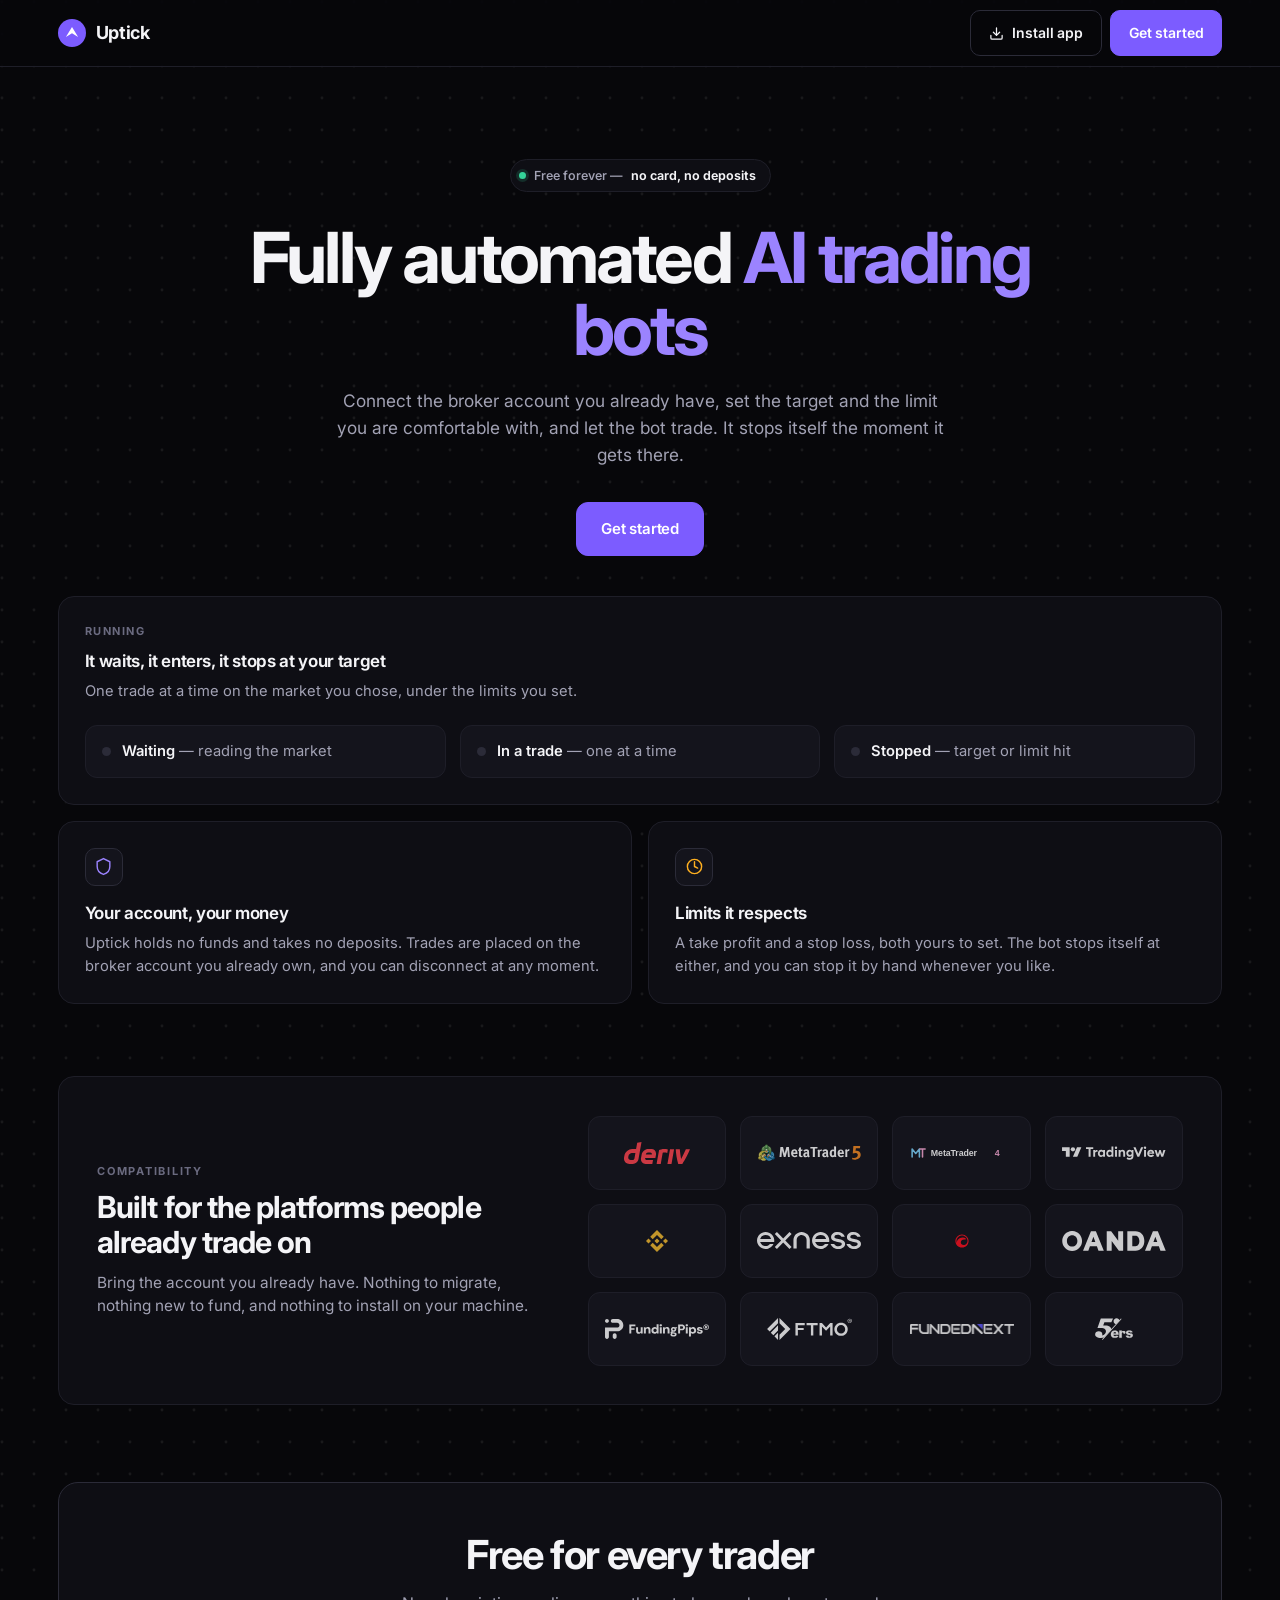
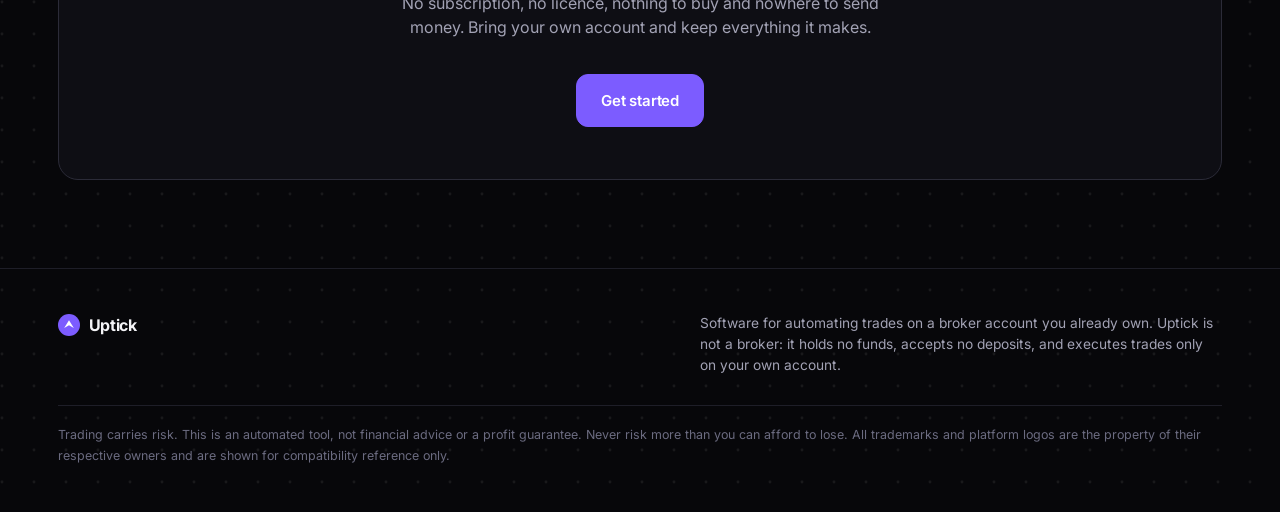
==== index.html @ d01733dc "Stop asking Deriv for payments, and ask the visitor first instead Uptick asked for the payment scope" ====
<!doctype html>
<html lang="en">
<head>
<meta charset="utf-8" />
<meta name="viewport" content="width=device-width, initial-scale=1, viewport-fit=cover" />
<title>Uptick | Fully Automated AI Trading Bots</title>
<meta name="description" content="Uptick runs fully automated AI trading bots on a broker account you already own. Set a target and a limit, and let it trade. Free, no subscription, no deposits, no code." />
<meta name="theme-color" content="#07070a" />
<meta name="robots" content="index,follow,max-image-preview:large" />

<meta property="og:type" content="website" />
<meta property="og:site_name" content="Uptick" />
<meta property="og:title" content="Uptick | Fully Automated AI Trading Bots" />
<meta property="og:description" content="Fully automated AI trading bots that run on your own account. Set the target and the limit; the bot does the rest." />
<meta name="twitter:card" content="summary_large_image" />

<link rel="icon" href="/favicon.ico" sizes="48x48" />
<link rel="icon" href="/favicon.svg" type="image/svg+xml" sizes="any" />
<link rel="apple-touch-icon" href="/icons/apple-touch-icon.png" />
<link rel="manifest" href="/manifest.webmanifest" />

<link rel="preconnect" href="https://fonts.googleapis.com" />
<link rel="preconnect" href="https://fonts.gstatic.com" crossorigin />
<link rel="stylesheet" href="https://fonts.googleapis.com/css2?family=Inter:wght@400;500;600;700&display=swap" />
<link rel="stylesheet" href="/site.css" />
</head>
<body>

<!-- ══ Header ══════════════════════════════════════════════════════════ -->
<header class="top">
  <div class="wrap top-in">
    <a class="brand" href="/">
      <svg viewBox="0 0 32 32" width="28" height="28" aria-hidden="true">
        <circle cx="16" cy="16" r="16" fill="#7c5cff"/>
        <path d="M9 20.5 16 9l7 11.5-7-4.2-7 4.2z" fill="#fff"/>
      </svg>
      <span>Uptick</span>
    </a>

    <div class="top-cta">
      <button class="btn btn--install" type="button" data-install hidden>
        <svg viewBox="0 0 24 24" width="15" height="15" fill="none" stroke="currentColor" stroke-width="2" stroke-linecap="round" stroke-linejoin="round" aria-hidden="true"><path d="M21 15v4a2 2 0 0 1-2 2H5a2 2 0 0 1-2-2v-4M7 10l5 5 5-5M12 15V3"/></svg>
        <span>Install app</span>
      </button>
      <a class="btn btn--violet js-connect" href="/home.html">Get started</a>
    </div>
  </div>
</header>

<main>

  <!-- ══ Hero ══════════════════════════════════════════════════════════ -->
  <section class="hero">
    <div class="wrap">
      <span class="pill"><span class="pill-dot" aria-hidden="true"></span> Free forever &mdash; <b>no card, no deposits</b></span>

      <h1 class="h1">Fully automated <em>AI trading bots</em></h1>

      <p class="sub">
        Connect the broker account you already have, set the target and the
        limit you are comfortable with, and let the bot trade. It stops itself
        the moment it gets there.
      </p>

      <div class="cta-row">
        <a class="btn btn--violet btn--lg js-connect" href="/home.html">Get started</a>
      </div>
    </div>
  </section>

  <!-- ══ Bento ═════════════════════════════════════════════════════════
       The wide panel shows what the bot is doing as the three states it moves
       between. No prices and no percentages anywhere: a figure on a landing
       page about trading is a figure somebody had to invent. -->
  <div class="wrap bento">

    <section class="tile tile--wide">
      <p class="tile-k">Running</p>
      <h2 class="tile-t">It waits, it enters, it stops at your target</h2>
      <p class="tile-p">One trade at a time on the market you chose, under the limits you set.</p>

      <div class="flow" aria-label="What the bot does, in order">
        <div class="state"><span class="state-led" aria-hidden="true"></span><span><b>Waiting</b> — reading the market</span></div>
        <div class="state"><span class="state-led" aria-hidden="true"></span><span><b>In a trade</b> — one at a time</span></div>
        <div class="state"><span class="state-led" aria-hidden="true"></span><span><b>Stopped</b> — target or limit hit</span></div>
      </div>
    </section>

    <section class="tile tile--half">
      <span class="tile-icon i-violet" aria-hidden="true">
        <svg viewBox="0 0 24 24" width="19" height="19" fill="none" stroke="currentColor" stroke-width="1.8" stroke-linecap="round" stroke-linejoin="round"><path d="M12 2 4 6v6c0 5 3.4 8.6 8 10 4.6-1.4 8-5 8-10V6l-8-4z"/></svg>
      </span>
      <h3 class="tile-t">Your account, your money</h3>
      <p class="tile-p">Uptick holds no funds and takes no deposits. Trades are placed on the
        broker account you already own, and you can disconnect at any moment.</p>
    </section>

    <section class="tile tile--half">
      <span class="tile-icon i-amber" aria-hidden="true">
        <svg viewBox="0 0 24 24" width="19" height="19" fill="none" stroke="currentColor" stroke-width="1.8" stroke-linecap="round" stroke-linejoin="round"><path d="M12 6v6l4 2"/><circle cx="12" cy="12" r="9"/></svg>
      </span>
      <h3 class="tile-t">Limits it respects</h3>
      <p class="tile-p">A take profit and a stop loss, both yours to set. The bot stops itself at
        either, and you can stop it by hand whenever you like.</p>
    </section>

  </div>

  <!-- ══ Platforms ═════════════════════════════════════════════════════
       The line on the left, the marks floating on the right. -->
  <section class="wrap plat">
    <div class="plat-in">
      <div>
        <p class="plat-k">Compatibility</p>
        <h2 class="plat-t">Built for the platforms people already trade on</h2>
        <p class="plat-p">Bring the account you already have. Nothing to migrate, nothing new
          to fund, and nothing to install on your machine.</p>
      </div>

      <div class="cloud" aria-label="Supported platforms">
        <span class="chip"><img src="/logos/deriv-wordmark.svg" alt="Deriv" /></span>
        <span class="chip"><img src="/logos/metatrader5.svg" alt="MetaTrader 5" /></span>
        <span class="chip"><img src="/logos/mt4.svg" alt="MetaTrader 4" /></span>
        <span class="chip"><img src="/logos/tradingview.svg" alt="TradingView" /></span>
        <span class="chip"><img src="/logos/binance.svg" alt="Binance" /></span>
        <span class="chip"><img src="/logos/exness.svg" alt="Exness" /></span>
        <span class="chip"><img src="/logos/ctrader.svg" alt="cTrader" /></span>
        <span class="chip"><img src="/logos/oanda.svg" alt="OANDA" /></span>
        <span class="chip"><img src="/logos/fundingpips.svg" alt="Funding Pips" /></span>
        <span class="chip"><img src="/logos/ftmo.svg" alt="FTMO" /></span>
        <span class="chip"><img src="/logos/fundednext.png" alt="FundedNext" /></span>
        <span class="chip"><img src="/logos/the5ers.svg" alt="The5ers" /></span>
      </div>
    </div>
  </section>

  <!-- ══ Closing ═══════════════════════════════════════════════════════ -->
  <section class="wrap end">
    <div class="end-in">
      <h2 class="end-t">Free for every trader</h2>
      <p class="end-p">No subscription, no licence, nothing to buy and nowhere to send money.
        Bring your own account and keep everything it makes.</p>
      <div class="cta-row">
        <a class="btn btn--violet btn--lg js-connect" href="/home.html">Get started</a>
      </div>
    </div>
  </section>

</main>

<!-- ══ Footer ══════════════════════════════════════════════════════════ -->
<footer class="foot">
  <div class="wrap">
    <div class="foot-in">
      <span class="foot-brand">
        <svg viewBox="0 0 32 32" width="22" height="22" aria-hidden="true">
          <circle cx="16" cy="16" r="16" fill="#7c5cff"/>
          <path d="M9 20.5 16 9l7 11.5-7-4.2-7 4.2z" fill="#fff"/>
        </svg>
        Uptick
      </span>
      <p class="foot-note">Software for automating trades on a broker account you already own.
        Uptick is not a broker: it holds no funds, accepts no deposits, and executes
        trades only on your own account.</p>
    </div>
    <p class="foot-legal">
      Trading carries risk. This is an automated tool, not financial advice or a profit
      guarantee. Never risk more than you can afford to lose. All trademarks and platform
      logos are the property of their respective owners and are shown for compatibility
      reference only.
    </p>
  </div>
</footer>

<!-- Asked once, on the first press of Get started. The bots run on a Deriv
     account the visitor already owns, and a visitor who has not got one used
     to find that out at Deriv's own login screen — the wrong place to learn
     it, and the point at which they leave. -->
<div class="gate" id="connect-choice" hidden>
  <div class="gate-back" data-choice-close></div>
  <div class="gate-card" role="dialog" aria-modal="true" aria-labelledby="connect-choice-t">
    <div class="gate-head">
      <div>
        <p class="gate-k">Before you connect</p>
        <h2 class="gate-t" id="connect-choice-t">Do you have a Deriv account?</h2>
      </div>
      <button class="gate-x" type="button" data-choice-close aria-label="Close">
        <svg viewBox="0 0 24 24" width="17" height="17" fill="none" stroke="currentColor" stroke-width="2.2" stroke-linecap="round"><path d="M6 6l12 12M18 6L6 18"/></svg>
      </button>
    </div>

    <p class="gate-p">Uptick runs on <strong>your own</strong> Deriv account. Connect the one you
      already have &mdash; or open one first, then come back to this page and connect.</p>

    <div class="gate-actions">
      <a class="btn btn--violet btn--lg" id="choice-create" href="https://t.deriv.link?t=8XPRHR2Y8SN8" target="_blank" rel="noopener noreferrer sponsored">I&rsquo;m new &mdash; create an account</a>
      <button class="btn btn--lg" id="choice-connect" type="button">I have one &mdash; connect</button>
    </div>
  </div>
</div>

<script src="/deriv.js"></script>
<script src="/connect.js"></script>
<script src="/install.js"></script>
</body>
</html>
---- site.css ----
/* ══════════════════════════════════════════════════════════════════════════
   KAIROS — the site's look.

   Black, with a dotted field. The difference from the other site is not the
   ground, it is the STRUCTURE and the colour: a bento grid where that one has
   a single hero panel, a bordered table of platform marks where that one has
   a loose strip, violet and amber where that one is pink and light blue, and
   generous rounded panels where that one is flat cards and pills.

   Rules kept because they are good practice, not house style: no gradients
   anywhere, depth from solid fills and hairline borders, and every size in
   clamp() so one set of rules holds from a phone to a wide desktop.
   ══════════════════════════════════════════════════════════════════════════ */

:root {
  --void:      #07070a;   /* the page */
  --panel:     #0e0e14;   /* a card on it */
  --panel-2:   #14141c;   /* something raised on the card */
  --line:      #1e1e28;
  --line-hi:   #2b2b38;

  --text:      #f4f4f7;
  --text-2:    #a2a2b4;
  --text-3:    #6b6b80;

  --violet:    #7c5cff;
  --violet-hi: #9b83ff;
  --amber:     #ffb020;
  --mint:      #34d399;

  --gutter: clamp(18px, 4.5vw, 64px);
  --r:      16px;
  --r-sm:   12px;

  /* The dotted field. Bigger and fainter than a texture wants to be, so it
     reads as depth behind the panels rather than as pattern on them. */
  --dots: url("data:image/svg+xml,%3Csvg xmlns='http://www.w3.org/2000/svg' width='32' height='32'%3E%3Ccircle cx='2' cy='2' r='1.4' fill='%23ffffff' fill-opacity='0.07'/%3E%3C/svg%3E");

  /* Tints, as tokens rather than rgba() sprinkled through the file: on a light
     ground the same translucency over white is nearly invisible, so each one
     needs its own value per theme. */
  --violet-tint: rgba(124, 92, 255, 0.13);
  --violet-edge: rgba(124, 92, 255, 0.4);
  --amber-tint:  rgba(255, 176, 32, 0.13);
  --amber-edge:  rgba(255, 176, 32, 0.42);
  --mint-tint:   rgba(52, 211, 153, 0.12);
  --mint-edge:   rgba(52, 211, 153, 0.3);
  --danger:      #ff6a6a;
  --danger-tint: rgba(255, 106, 106, 0.1);
}

/* ── Light ────────────────────────────────────────────────────────────────
   Light is what a first-time visitor gets on every page behind the front
   door; the pages stamp data-theme="light" before they paint unless dark was
   chosen. The landing page is the exception and stays black on purpose, so
   the bare :root above is still the dark set and only what changes is
   written here.

   The accents darken: violet and mint that read well on black are washed out
   on white, and a figure nobody can read is worse than one that is not
   coloured at all. */
:root[data-theme="light"] {
  --void:      #f7f7fb;
  --panel:     #ffffff;
  --panel-2:   #f2f2f7;
  --line:      #e6e6ef;
  --line-hi:   #d5d5e2;

  --text:      #14141c;
  --text-2:    #55556a;
  --text-3:    #83839a;

  --violet:    #6d4bf0;
  --violet-hi: #5836d6;
  --amber:     #b06a00;
  --mint:      #0f9d63;

  --dots: url("data:image/svg+xml,%3Csvg xmlns='http://www.w3.org/2000/svg' width='32' height='32'%3E%3Ccircle cx='2' cy='2' r='1.4' fill='%23000000' fill-opacity='0.07'/%3E%3C/svg%3E");

  --violet-tint: rgba(109, 75, 240, 0.1);
  --violet-edge: rgba(109, 75, 240, 0.3);
  --amber-tint:  rgba(176, 106, 0, 0.1);
  --amber-edge:  rgba(176, 106, 0, 0.28);
  --mint-tint:   rgba(15, 157, 99, 0.1);
  --mint-edge:   rgba(15, 157, 99, 0.28);
  --danger:      #d92d20;
  --danger-tint: rgba(217, 45, 32, 0.08);
}

* { box-sizing: border-box; }
html { -webkit-text-size-adjust: 100%; }

body {
  margin: 0;
  background-color: var(--void);
  background-image: var(--dots);
  color: var(--text);
  font-family: "Inter", ui-sans-serif, system-ui, -apple-system, "Segoe UI", Roboto, Arial, sans-serif;
  font-size: 16px;
  line-height: 1.55;
  -webkit-font-smoothing: antialiased;
}

img { max-width: 100%; }
a { color: inherit; text-decoration: none; }

/* Full bleed. A centred column leaves a band of empty page down each side on
   a wide screen; this uses the screen it is given and keeps only a gutter. */
.wrap { width: 100%; padding-inline: var(--gutter); }

/* ── Header ───────────────────────────────────────────────────────────── */

.top {
  position: sticky;
  top: 0;
  z-index: 60;
  /* The page's own ground at four fifths, so the bar belongs to whichever
     theme is on rather than being a black strip on a white page. */
  background: color-mix(in srgb, var(--void) 82%, transparent);
  backdrop-filter: blur(12px);
  border-bottom: 1px solid var(--line);
}
@supports not (background: color-mix(in srgb, red 50%, transparent)) {
  .top { background: var(--void); }
}
.top-in { display: flex; align-items: center; gap: 14px; height: 66px; }

.brand { display: inline-flex; align-items: center; gap: 10px; font-weight: 700; font-size: 18px; letter-spacing: -0.02em; }
.brand svg { display: block; }
.top-cta { display: flex; align-items: center; gap: 8px; margin-left: auto; }

/* ── Buttons ──────────────────────────────────────────────────────────── */

.btn {
  display: inline-flex;
  align-items: center;
  justify-content: center;
  gap: 8px;
  padding: 11px 18px;
  font: inherit;
  font-size: 14px;
  font-weight: 600;
  letter-spacing: -0.01em;
  color: var(--text);
  background: transparent;
  border: 1px solid var(--line-hi);
  border-radius: 10px;
  cursor: pointer;
  transition: background 0.16s ease, border-color 0.16s ease, transform 0.08s ease;
}
.btn:hover { background: var(--panel-2); border-color: #3a3a4a; }
.btn:active { transform: translateY(1px); }
.btn[hidden] { display: none; }

.btn--violet { background: var(--violet); border-color: var(--violet); color: #fff; }
:root[data-theme="light"] .btn--violet:hover { background: var(--violet-hi); border-color: var(--violet-hi); }
.btn--violet:hover { background: var(--violet-hi); border-color: var(--violet-hi); }
.btn--lg { padding: 14px 24px; font-size: 15px; border-radius: 12px; }

/* ── Switch ───────────────────────────────────────────────────────────────
   The martingale on the analysis page, the take profit and the stop loss on
   the bot, "first trade loses" on both simulation cards. It lives here rather
   than in any one page's stylesheet because the pages that use it do not all
   load the same ones — and a switch that is not styled is a setting nobody
   can see they have. */

.tog {
  position: relative;
  flex: none;
  width: 34px;
  height: 18px;
  padding: 0;
  background: var(--panel-2);
  border: 1px solid var(--line-hi);
  border-radius: 999px;
  cursor: pointer;
  transition: background 0.18s ease, border-color 0.18s ease;
}
.tog-dot {
  position: absolute;
  top: 2px;
  left: 2px;
  width: 12px;
  height: 12px;
  background: var(--text-3);
  border-radius: 50%;
  transition: transform 0.18s ease, background 0.18s ease;
}
/* On moves the knob as well as changing the colour, so it does not rest on
   hue alone. */
.tog[aria-checked="true"] { background: var(--mint-tint); border-color: var(--mint-edge); }
.tog[aria-checked="true"] .tog-dot { transform: translateX(16px); background: var(--mint); }

@media (max-width: 700px) { .btn--install span { display: none; } }

/* ── Flash ────────────────────────────────────────────────────────────────
   Two of them: the dashboard's "connected" line, which sits in the flow and
   fades itself out, and the landing page's failure, which floats over the
   page because there is no column there to sit in.

   Both fade rather than appear: a banner that pops in is read as an error by
   somebody who was not looking at that part of the screen. */

.flash {
  display: inline-flex;
  align-items: center;
  gap: 9px;
  margin-bottom: 16px;
  padding: 9px 14px;
  font-size: 13px;
  font-weight: 600;
  color: var(--mint);
  background: var(--mint-tint);
  border: 1px solid var(--mint-edge);
  border-radius: 10px;
  opacity: 0;
  transform: translateY(-6px);
  transition: opacity 0.3s ease, transform 0.3s ease;
}
.flash.is-in { opacity: 1; transform: none; }
.flash[hidden] { display: none; }

.flash--error {
  position: fixed;
  left: 50%;
  bottom: 24px;
  z-index: 80;
  margin: 0;
  max-width: calc(100vw - 40px);
  color: var(--danger);
  background: var(--panel);
  border-color: var(--danger);
  transform: translate(-50%, 8px);
  text-align: center;
}
.flash--error.is-in { transform: translate(-50%, 0); }

/* ── The connect gate ─────────────────────────────────────────────────────
   Asked once, on the first press of Get started. Its own classes rather than
   the dashboard's .sheet, which lives in app.css — a file the landing page
   does not load. Tokens throughout, so it holds up in either theme. */

.gate {
  position: fixed;
  inset: 0;
  z-index: 90;
  display: grid;
  place-items: center;
  padding: 20px;
}
.gate[hidden] { display: none; }

.gate-back {
  position: absolute;
  inset: 0;
  background: rgba(0, 0, 0, 0.66);
  opacity: 0;
  transition: opacity 0.2s ease;
}
.gate.is-in .gate-back { opacity: 1; }

.gate-card {
  position: relative;
  width: min(100%, 460px);
  max-height: min(86vh, 640px);
  overflow-y: auto;
  padding: clamp(22px, 3vw, 28px);
  background: var(--panel);
  border: 1px solid var(--line);
  border-radius: var(--r);
  opacity: 0;
  transform: translateY(10px) scale(0.985);
  transition: opacity 0.2s ease, transform 0.2s ease;
}
.gate.is-in .gate-card { opacity: 1; transform: none; }

.gate-head { display: flex; align-items: flex-start; justify-content: space-between; gap: 16px; }
.gate-k {
  margin: 0 0 4px;
  font-size: 10px;
  font-weight: 700;
  letter-spacing: 0.14em;
  text-transform: uppercase;
  color: var(--text-3);
}
.gate-t {
  margin: 0;
  font-size: clamp(1.1rem, 2.2vw, 1.28rem);
  font-weight: 700;
  letter-spacing: -0.02em;
}
.gate-x {
  flex: none;
  display: grid;
  place-items: center;
  width: 34px;
  height: 34px;
  color: var(--text-2);
  background: transparent;
  border: 1px solid var(--line);
  border-radius: 10px;
  cursor: pointer;
  transition: color 0.18s ease, border-color 0.18s ease;
}
.gate-x:hover { color: var(--text); border-color: var(--line-hi); }

.gate-p { margin: 18px 0 0; font-size: 13px; line-height: 1.6; color: var(--text-2); }
.gate-p strong { color: var(--text); font-weight: 650; }

/* The two answers, each the full width of the card: this is a choice between
   them, not a main action with an afterthought beside it. */
.gate-actions { display: grid; gap: 10px; margin-top: 22px; }
.gate-actions .btn { width: 100%; }

/* ── Hero ─────────────────────────────────────────────────────────────────
   Centred, because the bento grid under it is the width of the page and a
   left-aligned headline would leave it hanging off one edge. */

.hero { padding: clamp(46px, 8vw, 92px) 0 clamp(26px, 4vw, 40px); text-align: center; }

.pill {
  display: inline-flex;
  align-items: center;
  gap: 8px;
  padding: 6px 14px 6px 8px;
  font-size: 12.5px;
  font-weight: 550;
  color: var(--text-2);
  background: var(--panel);
  border: 1px solid var(--line);
  border-radius: 999px;
}
.pill b { color: var(--text); font-weight: 650; }
.pill-dot {
  width: 7px; height: 7px; border-radius: 50%;
  background: var(--mint);
  box-shadow: 0 0 0 3px rgba(52, 211, 153, 0.16);
  animation: beat 2.4s ease-in-out infinite;
}
@keyframes beat { 50% { opacity: 0.35; } }

.h1 {
  margin: clamp(20px, 3vw, 30px) auto 0;
  max-width: 20ch;
  font-size: clamp(2.3rem, 6.4vw, 4.4rem);
  line-height: 1.02;
  letter-spacing: -0.04em;
  font-weight: 700;
}
.h1 em { font-style: normal; color: var(--violet-hi); }

.sub {
  margin: clamp(16px, 2.2vw, 22px) auto 0;
  max-width: 56ch;
  font-size: clamp(1rem, 1.35vw, 1.1rem);
  color: var(--text-2);
}

.cta-row { display: flex; flex-wrap: wrap; gap: 10px; justify-content: center; margin-top: clamp(24px, 3.2vw, 34px); }

/* ── Bento ────────────────────────────────────────────────────────────────
   Four panels on a six-column grid: a wide one that shows the bot's states,
   and three that each answer one question. This is the shape of the page. */

.bento {
  display: grid;
  grid-template-columns: repeat(6, minmax(0, 1fr));
  gap: clamp(12px, 1.4vw, 16px);
  padding-bottom: clamp(40px, 6vw, 72px);
}
.tile {
  padding: clamp(20px, 2.2vw, 26px);
  background: var(--panel);
  border: 1px solid var(--line);
  border-radius: var(--r);
}
.tile--wide { grid-column: span 6; }
.tile--half { grid-column: span 3; }

.tile-k {
  margin: 0 0 8px;
  font-size: 11px;
  font-weight: 700;
  letter-spacing: 0.14em;
  text-transform: uppercase;
  color: var(--text-3);
}
.tile-t { margin: 0 0 6px; font-size: 1.06rem; font-weight: 650; letter-spacing: -0.02em; }
.tile-p { margin: 0; font-size: 0.92rem; color: var(--text-2); }

.tile-icon {
  display: grid;
  place-items: center;
  width: 38px; height: 38px;
  margin-bottom: 14px;
  border: 1px solid var(--line-hi);
  border-radius: 10px;
  background: var(--panel-2);
}
.i-violet { color: var(--violet-hi); }
.i-amber { color: var(--amber); }
.i-mint { color: var(--mint); }

@media (max-width: 860px) {
  .tile--half { grid-column: span 6; }
}

/* ── The states strip ─────────────────────────────────────────────────────
   What the bot is doing, as the three states it moves between. No prices and
   no figures: a number on a landing page about trading is a number somebody
   had to make up. */

.flow {
  display: grid;
  grid-template-columns: repeat(3, minmax(0, 1fr));
  gap: clamp(10px, 1.2vw, 14px);
  margin-top: clamp(16px, 2vw, 22px);
}
.state {
  display: flex;
  align-items: center;
  gap: 11px;
  padding: 14px 16px;
  background: var(--panel-2);
  border: 1px solid var(--line);
  border-radius: var(--r-sm);
  font-size: 0.92rem;
  color: var(--text-2);
}
.state b { color: var(--text); font-weight: 600; }
.state-led {
  flex: none;
  width: 9px; height: 9px;
  border-radius: 50%;
  background: var(--line-hi);
}

/* Each state lights in turn, so the strip reads as a cycle rather than three
   labels. Nine seconds: long enough to notice, slow enough to ignore. */
.state:nth-child(1) .state-led { animation: lamp 9s linear infinite; }
.state:nth-child(2) .state-led { animation: lamp 9s linear infinite 3s; }
.state:nth-child(3) .state-led { animation: lamp 9s linear infinite 6s; }

@keyframes lamp {
  0%, 33.4% { background: var(--violet); box-shadow: 0 0 0 3px rgba(124, 92, 255, 0.2); }
  33.5%, 100% { background: var(--line-hi); box-shadow: none; }
}

@media (max-width: 700px) { .flow { grid-template-columns: minmax(0, 1fr); } }
@media (prefers-reduced-motion: reduce) {
  .state-led, .pill-dot { animation: none; }
}

/* ── Platforms ────────────────────────────────────────────────────────────
   The line on the left, the marks floating on the right. Each one drifts on
   its own timing, so the cluster breathes rather than pulsing in unison —
   twelve things moving together reads as a glitch, twelve things moving
   independently reads as alive. */

.plat { padding-bottom: clamp(44px, 6vw, 84px); }
.plat-in {
  display: grid;
  grid-template-columns: minmax(0, 0.85fr) minmax(0, 1.15fr);
  gap: clamp(24px, 4vw, 64px);
  align-items: center;
  padding: clamp(24px, 3vw, 40px);
  background: var(--panel);
  border: 1px solid var(--line);
  border-radius: var(--r);
}
.plat-k {
  margin: 0 0 10px;
  font-size: 11px;
  font-weight: 700;
  letter-spacing: 0.16em;
  text-transform: uppercase;
  color: var(--text-3);
}
.plat-t { margin: 0; font-size: clamp(1.35rem, 2.4vw, 1.9rem); line-height: 1.12; letter-spacing: -0.03em; font-weight: 700; }
.plat-p { margin: 12px 0 0; max-width: 44ch; color: var(--text-2); font-size: 0.96rem; }

.cloud {
  display: grid;
  grid-template-columns: repeat(4, minmax(0, 1fr));
  gap: clamp(10px, 1.2vw, 14px);
}
.chip {
  display: grid;
  place-items: center;
  min-height: 74px;
  padding: 14px;
  background: var(--panel-2);
  border: 1px solid var(--line);
  border-radius: var(--r-sm);
  animation: float 7s ease-in-out infinite;
  transition: border-color 0.16s ease, transform 0.16s ease;
}
.chip:hover { border-color: var(--line-hi); transform: translateY(-2px); }
.chip img { height: 22px; width: auto; max-width: 104px; object-fit: contain; opacity: 0.78; }
.chip:hover img { opacity: 1; }

/* Twelve chips, each offset so no two rise together. */
.chip:nth-child(6n+1) { animation-delay: 0s; }
.chip:nth-child(6n+2) { animation-delay: -1.1s; }
.chip:nth-child(6n+3) { animation-delay: -2.3s; }
.chip:nth-child(6n+4) { animation-delay: -3.4s; }
.chip:nth-child(6n+5) { animation-delay: -4.6s; }
.chip:nth-child(6n)   { animation-delay: -5.7s; }

@keyframes float {
  0%, 100% { transform: translateY(0); }
  50% { transform: translateY(-7px); }
}

@media (max-width: 1000px) {
  .plat-in { grid-template-columns: minmax(0, 1fr); }
}
@media (max-width: 560px) {
  .cloud { grid-template-columns: repeat(3, minmax(0, 1fr)); }
  .chip { min-height: 64px; }
}
@media (prefers-reduced-motion: reduce) {
  .chip { animation: none; }
}

/* ── Closing ──────────────────────────────────────────────────────────── */

.end { padding-bottom: clamp(48px, 7vw, 88px); }
.end-in {
  padding: clamp(28px, 4vw, 52px);
  text-align: center;
  background: var(--panel);
  border: 1px solid var(--line-hi);
  border-radius: calc(var(--r) + 4px);
}
.end-t { margin: 0 auto; max-width: 20ch; font-size: clamp(1.6rem, 3.4vw, 2.5rem); line-height: 1.06; letter-spacing: -0.035em; font-weight: 700; }
.end-p { margin: 14px auto 0; max-width: 52ch; color: var(--text-2); font-size: 1rem; }

/* ── Footer ───────────────────────────────────────────────────────────── */

.foot { border-top: 1px solid var(--line); padding: clamp(28px, 4vw, 44px) 0 clamp(32px, 4vw, 46px); }
.foot-in { display: flex; flex-wrap: wrap; gap: 20px 40px; justify-content: space-between; align-items: flex-start; }
.foot-brand { display: inline-flex; align-items: center; gap: 9px; font-weight: 700; letter-spacing: -0.02em; }
.foot-note { max-width: 58ch; margin: 0; font-size: 0.86rem; color: var(--text-2); }
.foot-legal { margin: clamp(20px, 3vw, 28px) 0 0; padding-top: 18px; border-top: 1px solid var(--line); font-size: 0.78rem; line-height: 1.7; color: var(--text-3); }

/* ── The install prompt, for install.js ───────────────────────────────── */

.how {
  position: fixed; inset: 0; z-index: 200;
  display: flex; align-items: center; justify-content: center;
  padding: 20px;
  background: rgba(3, 3, 6, 0.66);
}
.how-card {
  width: 100%; max-width: 380px;
  padding: 22px;
  background: var(--panel);
  border: 1px solid var(--line-hi);
  border-radius: var(--r);
}
.how-head { display: flex; align-items: flex-start; justify-content: space-between; gap: 12px; }
.how-head h3 { margin: 0; font-size: 1.02rem; letter-spacing: -0.02em; }
.how-x {
  flex: none; display: grid; place-items: center;
  width: 30px; height: 30px;
  background: none; color: var(--text-2);
  border: 1px solid var(--line-hi); border-radius: 9px; cursor: pointer;
}
.how-card > p { margin: 10px 0 14px; font-size: 0.9rem; color: var(--text-2); }
.how-steps { margin: 0 0 18px; padding-left: 20px; font-size: 0.92rem; color: var(--text-2); }
.how-steps li { margin-bottom: 8px; }
.how-steps b { color: var(--text); }
.how-ok { width: 100%; }

/* ══ Names the tool pages already use ══════════════════════════════════════
   analysis.css was written against the other site's token names. Rather than
   rewrite seven hundred lines of layout that works, the names are pointed at
   this site's palette here — one place to look, and the layout file stays a
   layout file.

   The market colours are this site's own: violet leads, amber answers it, and
   the rise/fall pair is the mint and red already used for a profit and a loss
   so a green number means the same thing on every page. */
:root {
  --surface:    var(--panel);
  --surface-2:  var(--panel-2);
  --raise:      var(--panel-2);
  --base:       var(--void);
  --bg:         var(--void);
  --ink:        var(--text);
  --ink-soft:   var(--text-2);
  --ink-muted:  var(--text-2);
  --ink-faint:  var(--text-3);
  --on-accent:  #ffffff;
  --ring:       rgba(255, 255, 255, 0.5);
  --radius:     var(--r);
  --radius-sm:  var(--r-sm);
  --alt-tint:   rgba(255, 255, 255, 0.04);
  --pink:       var(--danger);
  --blue:       var(--violet);

  --up:     var(--mint);
  --down:   var(--danger);
  --even:   #38bdf8;
  --odd:    #f472b6;
  --over:   var(--amber);
  --under:  #2dd4bf;
  --match:  var(--violet-hi);
  --differ: #94a3b8;
  --cur:    var(--violet-hi);
}

:root[data-theme="light"] {
  --on-accent: #ffffff;
  --ring:      rgba(0, 0, 0, 0.45);

  --even:   #0284c7;
  --odd:    #db2777;
  --under:  #0d9488;
  --differ: #64748b;
  --alt-tint: rgba(0, 0, 0, 0.035);
}
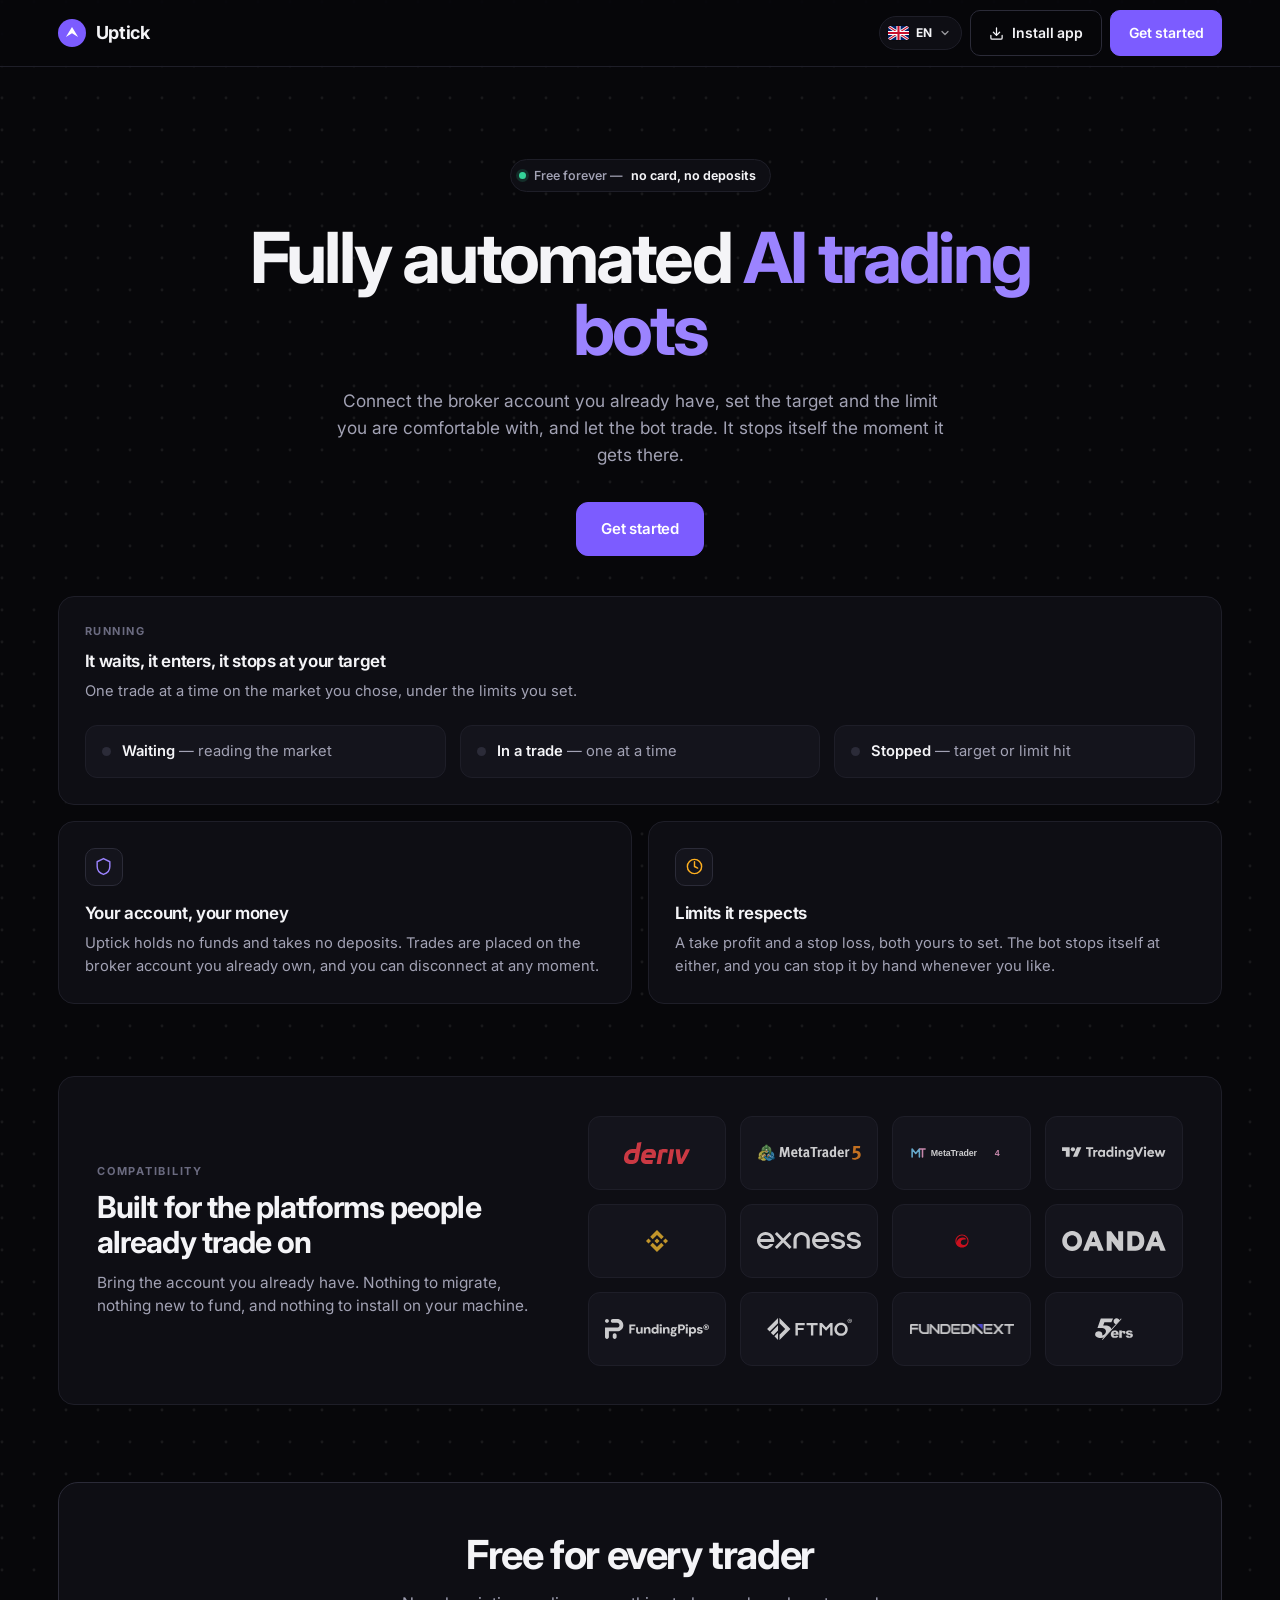
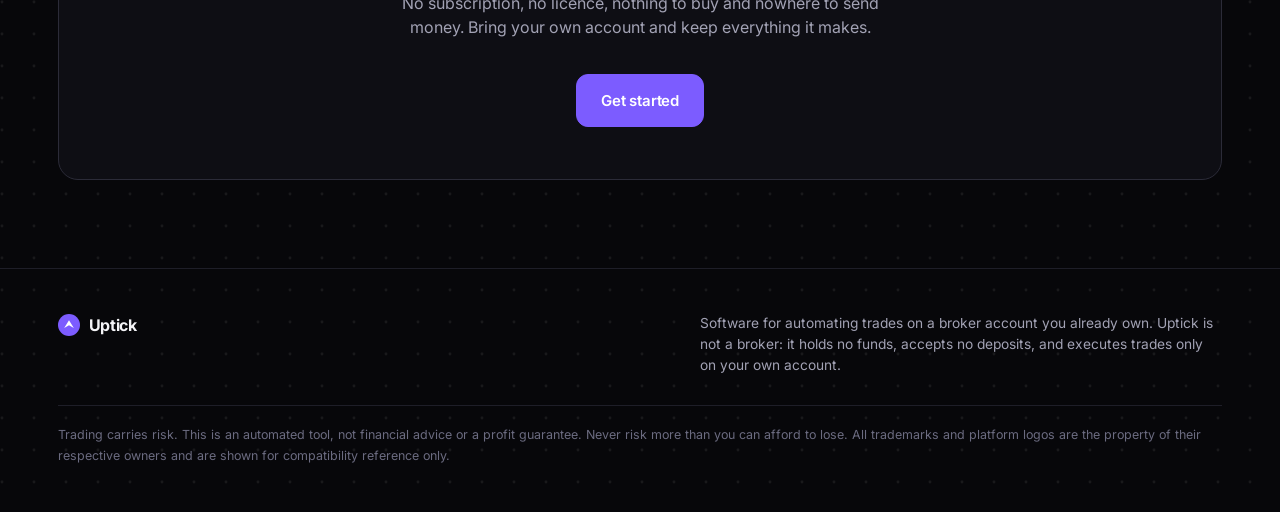
==== commit 03abf68c: "Spanish, French and Portuguese, with a flag switch English stays the source of truth in the pages. A" ====
--- a/index.html
+++ b/index.html
@@ -6,7 +6,20 @@
 <title>Uptick | Fully Automated AI Trading Bots</title>
 <meta name="description" content="Uptick runs fully automated AI trading bots on a broker account you already own. Set a target and a limit, and let it trade. Free, no subscription, no deposits, no code." />
 <meta name="theme-color" content="#07070a" />
-<meta name="robots" content="index,follow,max-image-preview:large" />
+<!-- noindex until Uptick has a domain of its own.
+
+     This site is a near-mirror of Evie Trader, and Evie has the real domain.
+     Indexed together on identical wording they are duplicate content competing
+     with each other, and the one that would lose is the one still fighting to
+     get into Bing. A vercel.app subdomain was never going to rank on these
+     terms anyway, so there is nothing being given up here.
+
+     `follow` is deliberate: the page stays out of results, but crawlers still
+     walk its links, so nothing downstream is orphaned.
+
+     Flip this back to index,follow the day a real domain points here, and add
+     the sitemap line and canonicals that robots.txt already asks for. -->
+  <meta name="robots" content="noindex,follow" />
 
 <meta property="og:type" content="website" />
 <meta property="og:site_name" content="Uptick" />
@@ -202,5 +215,6 @@
 <script src="/deriv.js"></script>
 <script src="/connect.js"></script>
 <script src="/install.js"></script>
+<script src="/i18n/i18n.js"></script>
 </body>
 </html>
--- a/site.css
+++ b/site.css
@@ -603,6 +603,9 @@
   --up:     var(--mint);
   --down:   var(--danger);
   --even:   #38bdf8;
+  /* The Real group in the portfolio — the money that is actually money. */
+  --real:      #38bdf8;
+  --real-tint: rgba(56, 189, 248, 0.14);
   --odd:    #f472b6;
   --over:   var(--amber);
   --under:  #2dd4bf;
@@ -616,6 +619,8 @@
   --ring:      rgba(0, 0, 0, 0.45);
 
   --even:   #0284c7;
+  --real:      #0284c7;
+  --real-tint: rgba(2, 132, 199, 0.10);
   --odd:    #db2777;
   --under:  #0d9488;
   --differ: #64748b;
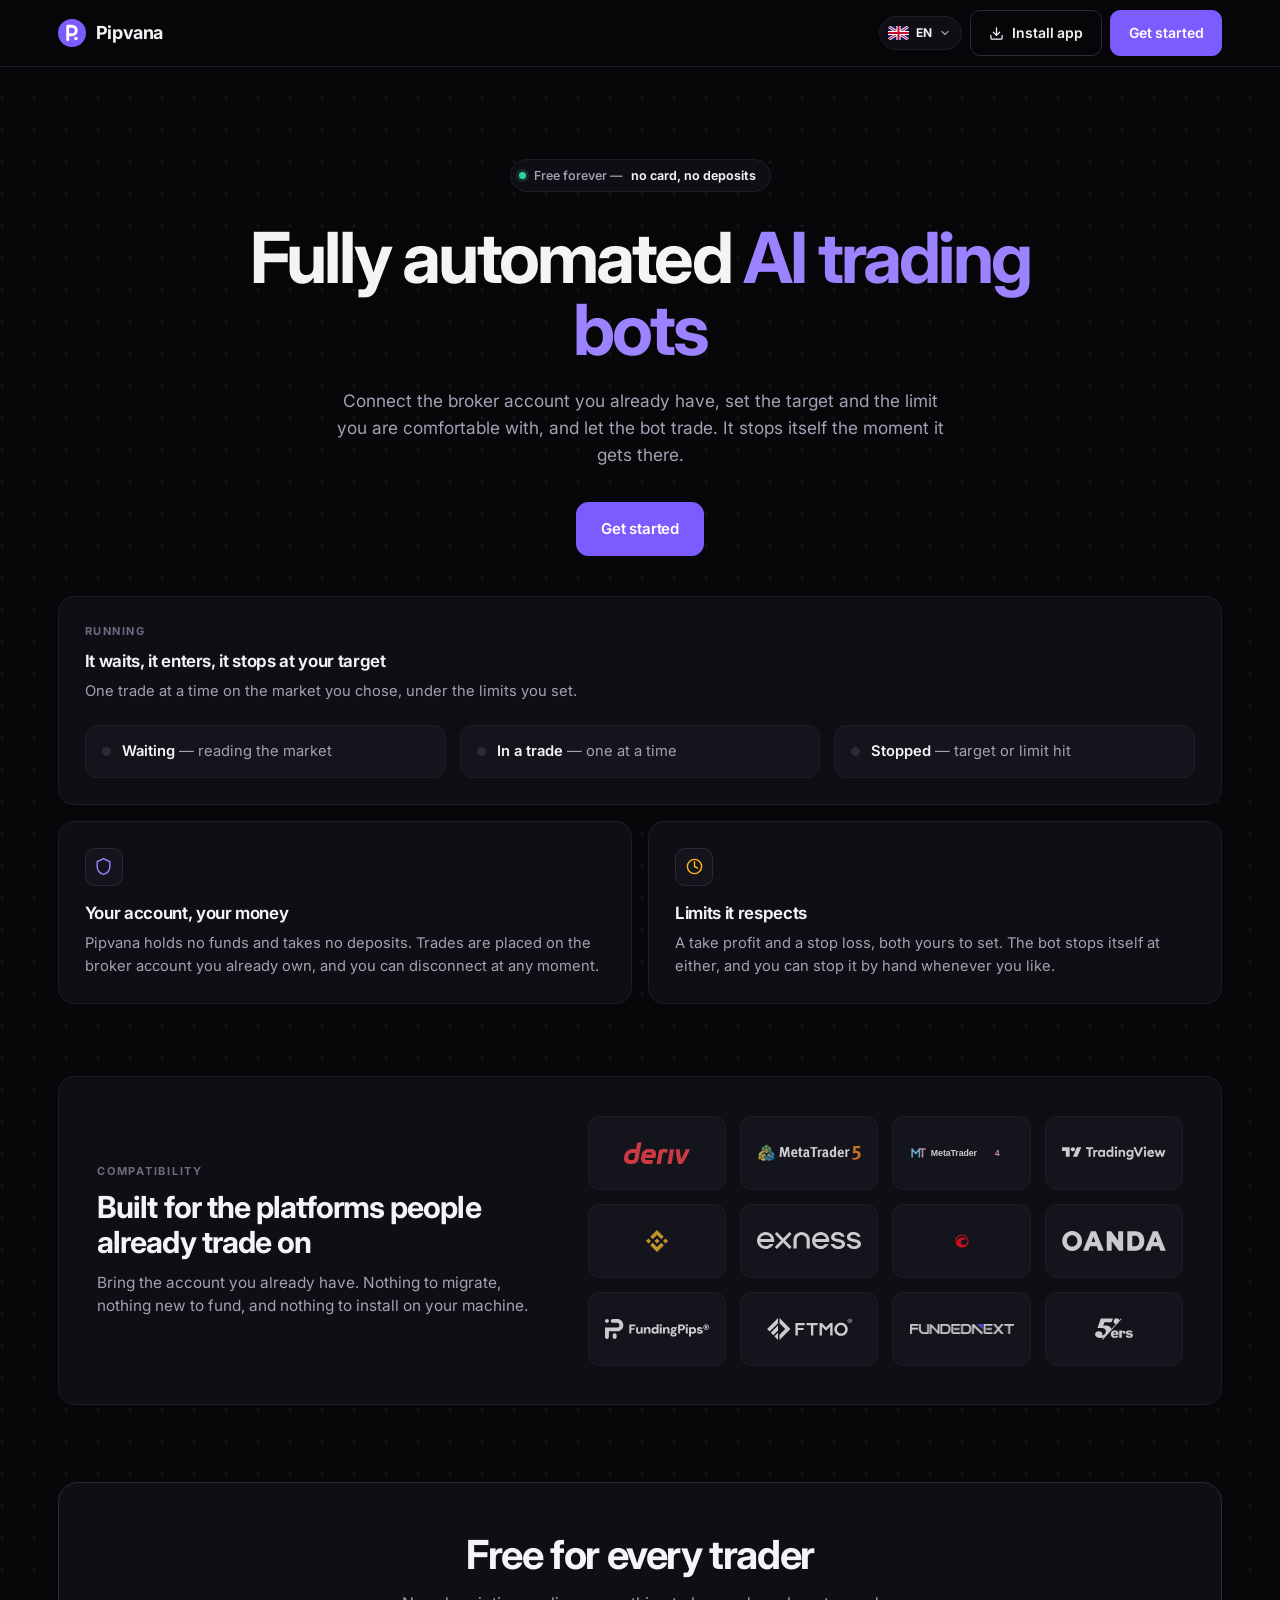
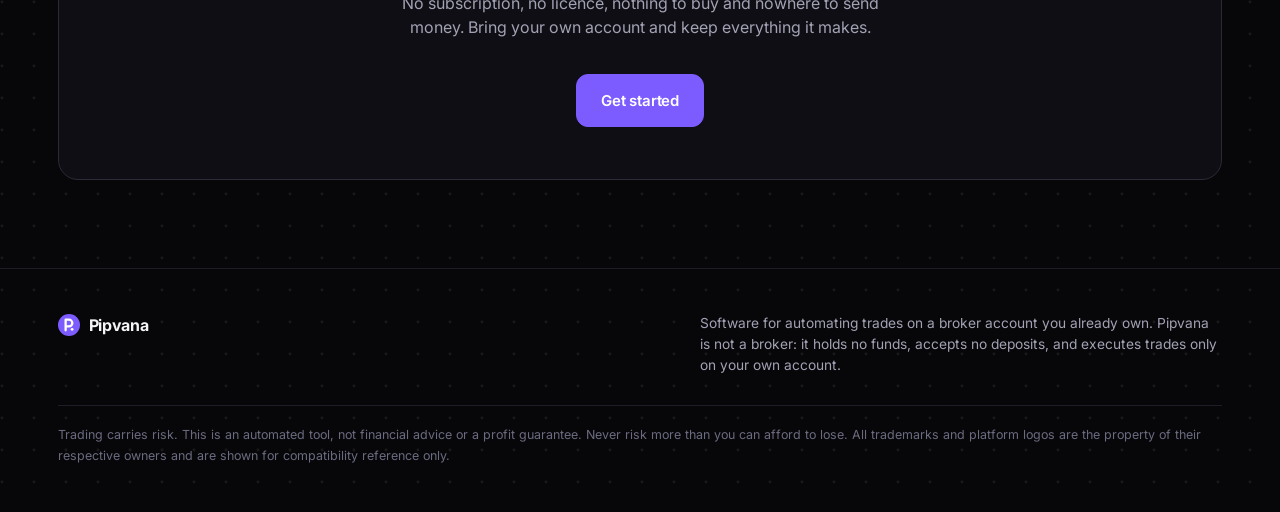
==== commit cbf399d0: "Uptick becomes Pipvana: the name, the P mark and icons, Pipvana AI, the EA Every page, script, the m" ====
--- a/index.html
+++ b/index.html
@@ -3,10 +3,10 @@
 <head>
 <meta charset="utf-8" />
 <meta name="viewport" content="width=device-width, initial-scale=1, viewport-fit=cover" />
-<title>Uptick | Fully Automated AI Trading Bots</title>
-<meta name="description" content="Uptick runs fully automated AI trading bots on a broker account you already own. Set a target and a limit, and let it trade. Free, no subscription, no deposits, no code." />
+<title>Pipvana | Fully Automated AI Trading Bots</title>
+<meta name="description" content="Pipvana runs fully automated AI trading bots on a broker account you already own. Set a target and a limit, and let it trade. Free, no subscription, no deposits, no code." />
 <meta name="theme-color" content="#07070a" />
-<!-- noindex until Uptick has a domain of its own.
+<!-- noindex until Pipvana has a domain of its own.
 
      This site is a near-mirror of Evie Trader, and Evie has the real domain.
      Indexed together on identical wording they are duplicate content competing
@@ -22,8 +22,8 @@
   <meta name="robots" content="noindex,follow" />
 
 <meta property="og:type" content="website" />
-<meta property="og:site_name" content="Uptick" />
-<meta property="og:title" content="Uptick | Fully Automated AI Trading Bots" />
+<meta property="og:site_name" content="Pipvana" />
+<meta property="og:title" content="Pipvana | Fully Automated AI Trading Bots" />
 <meta property="og:description" content="Fully automated AI trading bots that run on your own account. Set the target and the limit; the bot does the rest." />
 <meta name="twitter:card" content="summary_large_image" />
 
@@ -45,9 +45,9 @@
     <a class="brand" href="/">
       <svg viewBox="0 0 32 32" width="28" height="28" aria-hidden="true">
         <circle cx="16" cy="16" r="16" fill="#7c5cff"/>
-        <path d="M9 20.5 16 9l7 11.5-7-4.2-7 4.2z" fill="#fff"/>
+        <g transform="translate(-1.1 -0.3)"><path d="M12.2 24V8.6h4.9a4.85 4.85 0 0 1 0 9.7h-4.9" fill="none" stroke="#fff" stroke-width="3.3" stroke-linecap="round" stroke-linejoin="round"/><circle cx="21.6" cy="22.6" r="2.05" fill="#fff"/></g>
       </svg>
-      <span>Uptick</span>
+      <span>Pipvana</span>
     </a>
 
     <div class="top-cta">
@@ -104,7 +104,7 @@
         <svg viewBox="0 0 24 24" width="19" height="19" fill="none" stroke="currentColor" stroke-width="1.8" stroke-linecap="round" stroke-linejoin="round"><path d="M12 2 4 6v6c0 5 3.4 8.6 8 10 4.6-1.4 8-5 8-10V6l-8-4z"/></svg>
       </span>
       <h3 class="tile-t">Your account, your money</h3>
-      <p class="tile-p">Uptick holds no funds and takes no deposits. Trades are placed on the
+      <p class="tile-p">Pipvana holds no funds and takes no deposits. Trades are placed on the
         broker account you already own, and you can disconnect at any moment.</p>
     </section>
 
@@ -168,12 +168,12 @@
       <span class="foot-brand">
         <svg viewBox="0 0 32 32" width="22" height="22" aria-hidden="true">
           <circle cx="16" cy="16" r="16" fill="#7c5cff"/>
-          <path d="M9 20.5 16 9l7 11.5-7-4.2-7 4.2z" fill="#fff"/>
+          <g transform="translate(-1.1 -0.3)"><path d="M12.2 24V8.6h4.9a4.85 4.85 0 0 1 0 9.7h-4.9" fill="none" stroke="#fff" stroke-width="3.3" stroke-linecap="round" stroke-linejoin="round"/><circle cx="21.6" cy="22.6" r="2.05" fill="#fff"/></g>
         </svg>
-        Uptick
+        Pipvana
       </span>
       <p class="foot-note">Software for automating trades on a broker account you already own.
-        Uptick is not a broker: it holds no funds, accepts no deposits, and executes
+        Pipvana is not a broker: it holds no funds, accepts no deposits, and executes
         trades only on your own account.</p>
     </div>
     <p class="foot-legal">
@@ -202,7 +202,7 @@
       </button>
     </div>
 
-    <p class="gate-p">Uptick runs on <strong>your own</strong> Deriv account. Connect the one you
+    <p class="gate-p">Pipvana runs on <strong>your own</strong> Deriv account. Connect the one you
       already have &mdash; or open one first, then come back to this page and connect.</p>
 
     <div class="gate-actions">
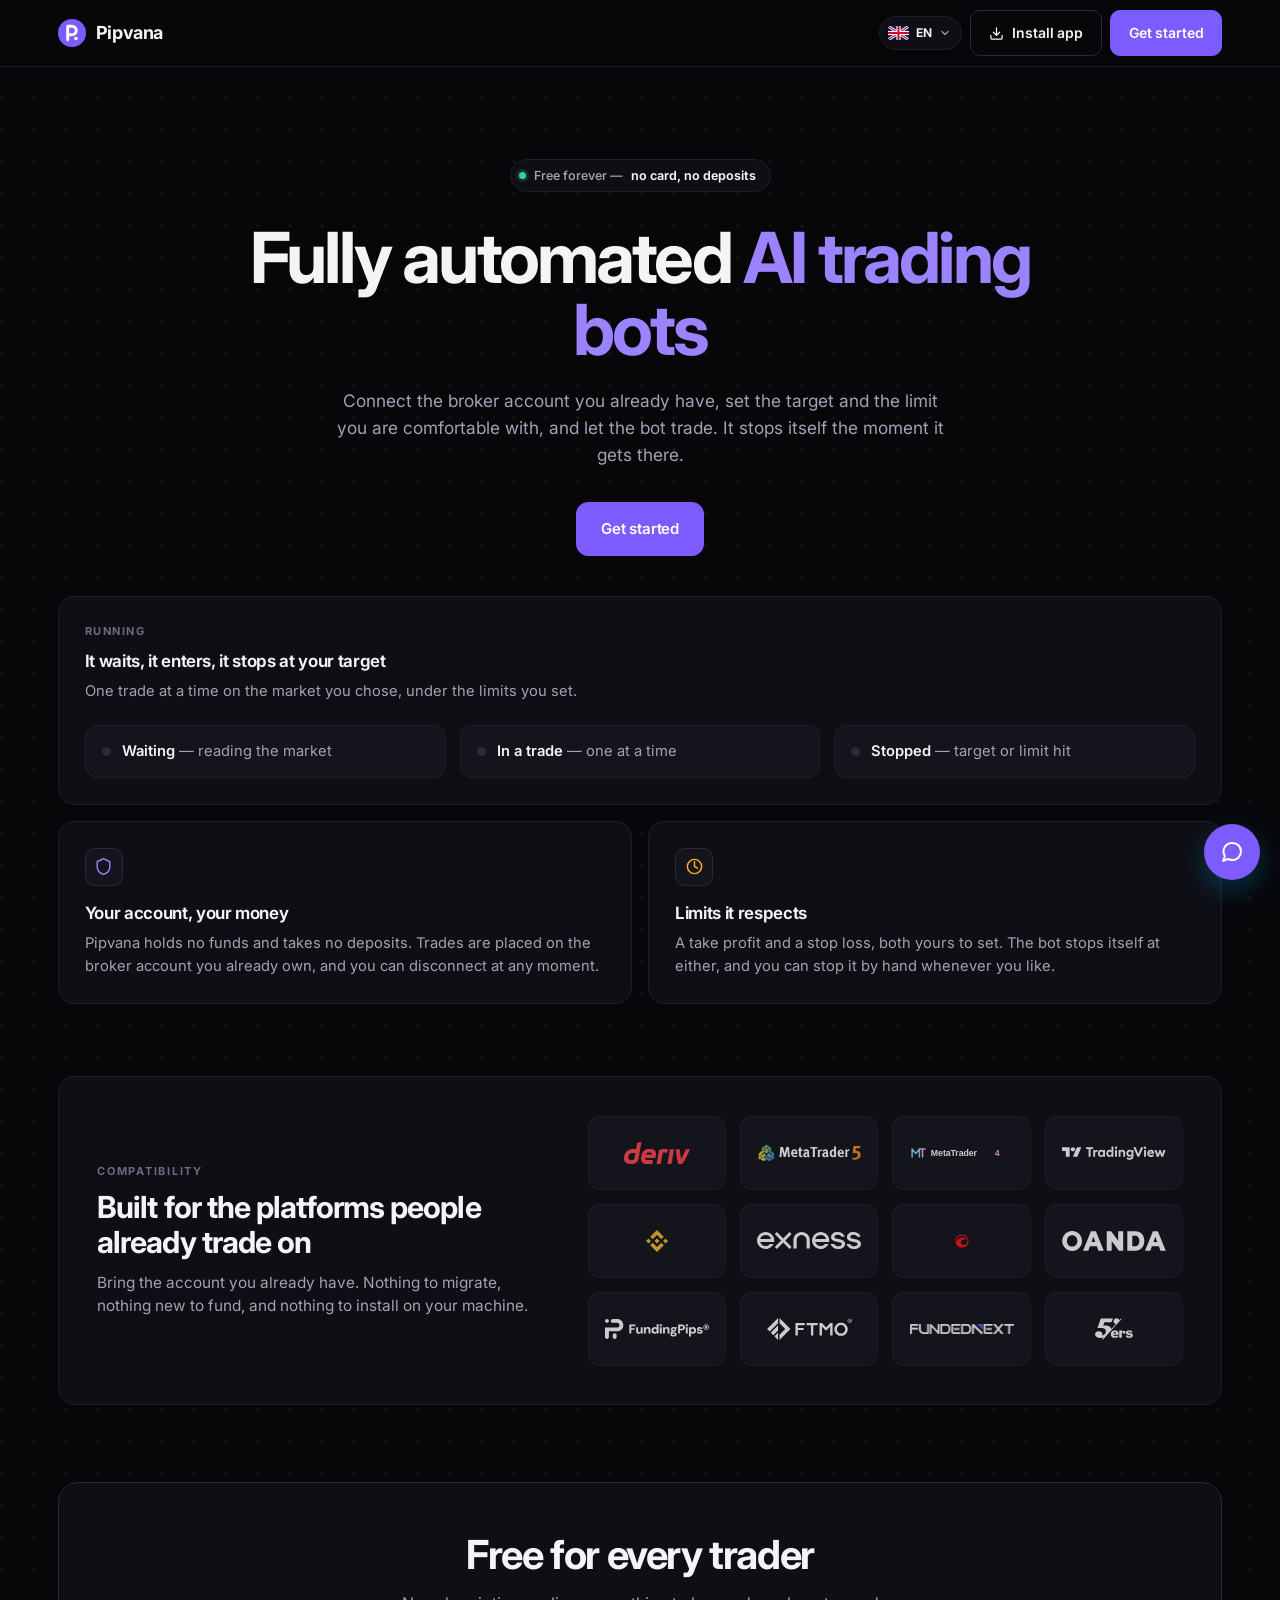
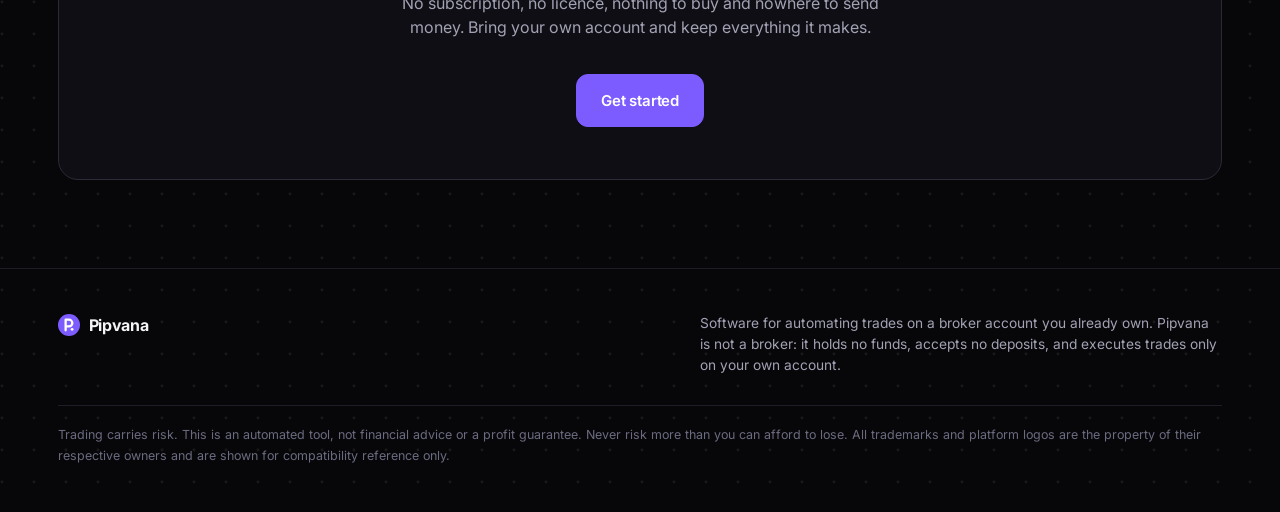
==== commit f6fa27a6: "Support that reaches a phone, and the v7 EA behind a code: Pipvana's own The support bubble on the f" ====
--- a/index.html
+++ b/index.html
@@ -6,26 +6,21 @@
 <title>Pipvana | Fully Automated AI Trading Bots</title>
 <meta name="description" content="Pipvana runs fully automated AI trading bots on a broker account you already own. Set a target and a limit, and let it trade. Free, no subscription, no deposits, no code." />
 <meta name="theme-color" content="#07070a" />
-<!-- noindex until Pipvana has a domain of its own.
-
-     This site is a near-mirror of Evie Trader, and Evie has the real domain.
-     Indexed together on identical wording they are duplicate content competing
-     with each other, and the one that would lose is the one still fighting to
-     get into Bing. A vercel.app subdomain was never going to rank on these
-     terms anyway, so there is nothing being given up here.
-
-     `follow` is deliberate: the page stays out of results, but crawlers still
-     walk its links, so nothing downstream is orphaned.
-
-     Flip this back to index,follow the day a real domain points here, and add
-     the sitemap line and canonicals that robots.txt already asks for. -->
-  <meta name="robots" content="noindex,follow" />
+<link rel="canonical" href="https://www.pipvana.com/" />
+<meta name="robots" content="index,follow" />
 
 <meta property="og:type" content="website" />
 <meta property="og:site_name" content="Pipvana" />
+<meta property="og:url" content="https://www.pipvana.com/" />
 <meta property="og:title" content="Pipvana | Fully Automated AI Trading Bots" />
 <meta property="og:description" content="Fully automated AI trading bots that run on your own account. Set the target and the limit; the bot does the rest." />
+<meta property="og:image" content="https://www.pipvana.com/og.png" />
+<meta property="og:image:width" content="1200" />
+<meta property="og:image:height" content="630" />
+<meta property="og:image:alt" content="Pipvana — fully automated AI trading bots" />
 <meta name="twitter:card" content="summary_large_image" />
+<meta name="twitter:image" content="https://www.pipvana.com/og.png" />
+<script type="application/ld+json">{"@context": "https://schema.org", "@graph": [{"@type": "Organization", "@id": "https://www.pipvana.com/#org", "name": "Pipvana", "url": "https://www.pipvana.com/", "logo": "https://www.pipvana.com/icons/icon-512.png"}, {"@type": "WebSite", "@id": "https://www.pipvana.com/#site", "name": "Pipvana", "url": "https://www.pipvana.com/", "publisher": {"@id": "https://www.pipvana.com/#org"}, "inLanguage": ["en", "es", "fr", "pt-BR"]}, {"@type": "SoftwareApplication", "name": "Pipvana", "applicationCategory": "FinanceApplication", "operatingSystem": "Web", "url": "https://www.pipvana.com/", "offers": {"@type": "Offer", "price": "0", "priceCurrency": "USD"}, "publisher": {"@id": "https://www.pipvana.com/#org"}}]}</script>
 
 <link rel="icon" href="/favicon.ico" sizes="48x48" />
 <link rel="icon" href="/favicon.svg" type="image/svg+xml" sizes="any" />
@@ -36,6 +31,7 @@
 <link rel="preconnect" href="https://fonts.gstatic.com" crossorigin />
 <link rel="stylesheet" href="https://fonts.googleapis.com/css2?family=Inter:wght@400;500;600;700&display=swap" />
 <link rel="stylesheet" href="/site.css" />
+<link rel="stylesheet" href="/support.css" />
 </head>
 <body>
 
@@ -215,6 +211,7 @@
 <script src="/deriv.js"></script>
 <script src="/connect.js"></script>
 <script src="/install.js"></script>
+<script src="/support.js" defer></script>
 <script src="/i18n/i18n.js"></script>
 </body>
 </html>
--- a/site.css
+++ b/site.css
@@ -599,6 +599,8 @@
   --alt-tint:   rgba(255, 255, 255, 0.04);
   --pink:       var(--danger);
   --blue:       var(--violet);
+  --blue-hi:    var(--violet-hi);
+  --ok:         var(--mint);
 
   --up:     var(--mint);
   --down:   var(--danger);
--- a/support.css
+++ b/support.css
@@ -0,0 +1,243 @@
+/*
+ * THE SUPPORT BUBBLE.
+ *
+ * A launcher in the corner and a card that opens above it. Built on the same
+ * tokens as the rest of the site — flat surfaces, 1px lines, no gradients —
+ * so it follows the light/dark choice without a rule of its own. Every token
+ * carries a literal fallback so the bubble looks like itself even on a page
+ * that does not load styles.css (the terminal defines its own palette).
+ *
+ * Blue is the bubble's accent: pink on this site means "free", blue means
+ * "go", and a conversation is the second of those.
+ */
+
+.sup-btn {
+  position: fixed; right: 20px; bottom: 20px; z-index: 80;
+  width: 56px; height: 56px; border-radius: 999px; border: 0;
+  background: var(--blue, #7c5cff); color: var(--on-accent, #fff);
+  display: grid; place-items: center; cursor: pointer;
+  box-shadow: 0 10px 28px rgba(13, 142, 207, 0.32);
+  transition: transform .15s, background .15s;
+}
+.sup-btn:hover { transform: translateY(-1px); background: var(--blue-hi, #9b83ff); }
+.sup-btn:active { transform: scale(.97); }
+.sup-btn.sup-left { right: auto; left: 20px; }
+
+.sup[hidden] { display: none; }
+.sup {
+  position: fixed; right: 20px; bottom: 88px; z-index: 79;
+  width: min(384px, calc(100vw - 24px));
+  max-height: min(640px, calc(100dvh - 112px));
+  display: flex; flex-direction: column;
+  border: 1px solid var(--line, #e2e6ec);
+  border-radius: var(--radius, 16px);
+  background: var(--raise, #fff);
+  color: var(--ink, #14161a);
+  box-shadow: 0 24px 64px rgba(0, 0, 0, 0.18);
+  overflow: hidden;
+  font-family: Inter, "Segoe UI", -apple-system, BlinkMacSystemFont, Roboto, Helvetica, Arial, sans-serif;
+  font-size: 14px; line-height: 1.5;
+}
+.sup.sup-left { right: auto; left: 20px; }
+:root[data-theme="dark"] .sup { box-shadow: 0 24px 64px rgba(0, 0, 0, 0.6); }
+
+@media (max-width: 480px) {
+  .sup, .sup.sup-left { right: 12px; left: 12px; bottom: 84px; width: auto; }
+  .sup-btn { right: 14px; bottom: 14px; }
+  .sup-btn.sup-left { left: 14px; }
+}
+
+/* ── head ─────────────────────────────────────────────────────────────── */
+.sup-head {
+  display: flex; align-items: center; gap: 12px;
+  padding: 14px 14px 14px 16px;
+  border-bottom: 1px solid var(--line, #e2e6ec);
+  background: var(--surface-2, #f1f3f6);
+}
+.sup-avatar {
+  flex: none; width: 36px; height: 36px; border-radius: 999px;
+  display: grid; place-items: center;
+  background: var(--blue, #7c5cff); color: var(--on-accent, #fff);
+}
+.sup-title { min-width: 0; flex: 1; }
+.sup-title-main { font-size: 15px; font-weight: 700; letter-spacing: -0.01em; line-height: 1.2; }
+.sup-title-sub { display: flex; align-items: center; gap: 6px; margin-top: 3px; font-size: 12px; color: var(--ink-muted, #59616d); }
+.sup-title-sub i { width: 7px; height: 7px; border-radius: 999px; background: var(--ok, #14a05a); flex: none; }
+.sup-close {
+  flex: none; display: grid; place-items: center;
+  width: 32px; height: 32px; border: 0; border-radius: 999px;
+  background: transparent; color: var(--ink-muted, #59616d); cursor: pointer;
+  transition: background .15s, color .15s;
+}
+.sup-close:hover { background: var(--line, #e2e6ec); color: var(--ink, #14161a); }
+
+/* ── the thread ───────────────────────────────────────────────────────── */
+.sup-body { flex: 1; overflow-y: auto; padding: 16px; display: grid; gap: 12px; align-content: start; }
+
+/* The widget's own words — greeting, the "say more" nudge. Quiet. */
+.sup-msg {
+  max-width: 88%;
+  border-radius: 16px 16px 16px 4px;
+  background: var(--surface-2, #f1f3f6);
+  padding: 10px 13px;
+  font-size: 13px; line-height: 1.55;
+  color: var(--ink-muted, #59616d);
+}
+
+/* What they sent. Solid blue, the way every phone draws "mine". */
+.sup-mine {
+  max-width: 88%; margin-left: auto;
+  border-radius: 16px 16px 4px 16px;
+  background: var(--blue, #7c5cff); color: var(--on-accent, #fff);
+  padding: 10px 13px;
+  font-size: 13.5px; line-height: 1.55;
+  white-space: pre-wrap; overflow-wrap: anywhere;
+}
+.sup-sent { font-size: 11px; color: var(--ok, #14a05a); text-align: right; margin-top: 4px; font-weight: 600; }
+.sup-time-mine { color: var(--ink-faint, #838b97); font-weight: 500; }
+
+/* A real answer from a person — the one thing here somebody needs to read. */
+.sup-reply { max-width: 88%; }
+.sup-reply-who {
+  display: flex; align-items: center; gap: 6px; margin-bottom: 5px;
+  font-size: 10.5px; font-weight: 700; letter-spacing: .08em; text-transform: uppercase;
+  color: var(--blue, #7c5cff);
+}
+.sup-reply-who i { width: 6px; height: 6px; border-radius: 999px; background: var(--ok, #14a05a); flex: none; }
+.sup-reply-who .sup-new {
+  margin-left: 2px; padding: 2px 6px; border-radius: 999px;
+  background: var(--ok, #14a05a); color: #fff;
+  font-size: 9px; font-weight: 800; letter-spacing: 0;
+}
+.sup-reply-who .sup-time { margin-left: auto; font-weight: 500; letter-spacing: 0; text-transform: none; color: var(--ink-faint, #838b97); }
+.sup-reply-body {
+  border-radius: 16px 16px 16px 4px;
+  border: 1px solid var(--line-hi, #cdd3dc);
+  background: var(--surface, #fff);
+  padding: 11px 13px;
+  font-size: 14px; line-height: 1.55;
+  color: var(--ink, #14161a);
+  white-space: pre-wrap; overflow-wrap: anywhere;
+}
+.sup-reply-body.bare { padding: 5px; }
+.sup-link { color: var(--blue, #7c5cff); font-weight: 600; text-decoration: underline; text-underline-offset: 2px; overflow-wrap: anywhere; }
+/* A download code, and the one warning that goes with it. */
+.sup-code {
+  display: inline-block; margin: 2px 0;
+  font-family: ui-monospace, SFMono-Regular, Menlo, Consolas, monospace;
+  font-size: 17px; font-weight: 800; letter-spacing: .08em;
+  color: var(--ok, #14a05a);
+}
+.sup-warn { color: var(--danger, #d92d20); font-weight: 700; }
+
+/* ── attachments ──────────────────────────────────────────────────────── */
+.sup-att-img { display: block; margin-top: 8px; }
+.sup-att-img.bare { margin-top: 0; }
+.sup-att-img img { display: block; max-width: 100%; max-height: 280px; width: auto; border-radius: 10px; border: 1px solid var(--line, #e2e6ec); }
+.sup-att-file {
+  display: inline-flex; align-items: center; gap: 8px; margin-top: 8px;
+  border: 1px solid var(--line, #e2e6ec); border-radius: 10px; padding: 7px 10px;
+  color: var(--ink, #14161a); text-decoration: none; font-size: 12.5px; font-weight: 600;
+  background: var(--surface-2, #f1f3f6);
+}
+.sup-att-file.bare { margin-top: 0; }
+.sup-att-file svg { color: var(--blue, #7c5cff); flex: none; }
+.sup-att-file span { max-width: 200px; overflow: hidden; text-overflow: ellipsis; white-space: nowrap; }
+.sup-shot { display: flex; align-items: center; gap: 4px; margin-top: 5px; font-size: 11.5px; opacity: .85; }
+.sup-shot svg { width: 11px; height: 11px; }
+
+/* ── who you are ──────────────────────────────────────────────────────── */
+.sup-who { border-top: 1px solid var(--line, #e2e6ec); padding: 12px 16px; display: grid; gap: 8px; background: var(--surface-2, #f1f3f6); }
+.sup-who-row { display: flex; align-items: center; gap: 8px; }
+.sup-who-hint { flex: 1; min-width: 0; font-size: 12px; color: var(--ink-muted, #59616d); }
+.sup-done {
+  all: unset; cursor: pointer; flex: none;
+  padding: 5px 12px; border-radius: 999px;
+  background: var(--blue, #7c5cff); color: var(--on-accent, #fff);
+  font-size: 12px; font-weight: 700;
+}
+.sup-done:hover { background: var(--blue-hi, #9b83ff); }
+.sup-change {
+  all: unset; cursor: pointer; display: flex; gap: 8px; align-items: center; width: 100%;
+  font-size: 12px; color: var(--ink-muted, #59616d);
+}
+.sup-change .mono { flex: 1; overflow: hidden; text-overflow: ellipsis; white-space: nowrap; }
+.sup-change-cta { color: var(--blue, #7c5cff); font-weight: 700; }
+.sup .mono { font-family: ui-monospace, SFMono-Regular, Menlo, Consolas, monospace; }
+
+.sup .field {
+  width: 100%;
+  border: 1px solid var(--line-hi, #cdd3dc);
+  border-radius: var(--radius-sm, 12px);
+  background: var(--raise, #fff);
+  color: var(--ink, #14161a);
+  padding: 10px 12px;
+  font-size: 14px; font-family: inherit; line-height: 1.4;
+  outline: none;
+  transition: border-color .15s, box-shadow .15s;
+}
+.sup .field:focus { border-color: var(--blue, #7c5cff); box-shadow: 0 0 0 3px rgba(124, 92, 255, 0.22); }
+.sup .field::placeholder { color: var(--ink-faint, #838b97); }
+
+/* ── composing ────────────────────────────────────────────────────────── */
+.sup-foot { border-top: 1px solid var(--line, #e2e6ec); padding: 12px; display: flex; gap: 8px; align-items: flex-end; }
+.sup-foot textarea { flex: 1; resize: none; min-height: 42px; max-height: 120px; }
+.sup-attach {
+  flex: none; width: 42px; height: 42px; border-radius: var(--radius-sm, 12px);
+  border: 1px solid var(--line-hi, #cdd3dc); background: var(--raise, #fff);
+  color: var(--ink-muted, #59616d); display: grid; place-items: center; cursor: pointer;
+  transition: color .15s, border-color .15s;
+}
+.sup-attach:hover { color: var(--blue, #7c5cff); border-color: var(--blue, #7c5cff); }
+.sup-send {
+  flex: none; width: 42px; height: 42px; border-radius: 999px; border: 0;
+  background: var(--blue, #7c5cff); color: var(--on-accent, #fff);
+  display: grid; place-items: center; cursor: pointer;
+  transition: background .15s, transform .06s;
+}
+.sup-send:hover { background: var(--blue-hi, #9b83ff); }
+.sup-send:active { transform: scale(.96); }
+.sup-send svg { margin-left: -2px; }
+
+.sup-picked {
+  display: flex; align-items: center; gap: 8px; margin: 10px 12px 0;
+  border: 1px solid var(--ok, #14a05a); border-radius: 10px;
+  background: var(--real-tint, rgba(20, 160, 90, 0.10));
+  padding: 6px 10px; font-size: 12.5px; color: var(--ink, #14161a);
+}
+.sup-picked svg { color: var(--ok, #14a05a); flex: none; }
+.sup-picked span { flex: 1; min-width: 0; overflow: hidden; text-overflow: ellipsis; white-space: nowrap; }
+.sup-picked button { all: unset; cursor: pointer; padding: 0 6px; font-size: 18px; line-height: 1; color: var(--ink-muted, #59616d); }
+.sup-picked button:hover { color: var(--ink, #14161a); }
+.sup-err {
+  margin: 10px 12px 0; border: 1px solid var(--danger, #d92d20); border-radius: 10px;
+  background: var(--raise, #fff); color: var(--danger, #d92d20);
+  padding: 8px 10px; font-size: 12.5px; line-height: 1.45;
+}
+
+/* ── the badge and its ring ───────────────────────────────────────────── */
+.sup-badge {
+  position: absolute; top: -3px; right: -3px;
+  min-width: 22px; height: 22px; padding: 0 6px;
+  border-radius: 999px; display: grid; place-items: center;
+  background: var(--ok, #14a05a); color: #fff;
+  font-size: 11.5px; font-weight: 800; line-height: 1;
+  border: 2px solid var(--base, #f3f4f7);
+  overflow: visible;
+}
+.sup-ping {
+  position: absolute; inset: 0; border-radius: 999px;
+  background: var(--ok, #14a05a); opacity: .5;
+  animation: sup-ping 1.1s cubic-bezier(0, 0, .2, 1) infinite;
+}
+@keyframes sup-ping { 75%, 100% { transform: scale(2); opacity: 0; } }
+@media (prefers-reduced-motion: reduce) { .sup-ping { animation: none; } }
+
+/* ── the scrollbar ────────────────────────────────────────────────────── */
+.sup-body { scrollbar-width: thin; scrollbar-color: var(--line-hi, #cdd3dc) transparent; scrollbar-gutter: stable; }
+.sup-body::-webkit-scrollbar { width: 6px; }
+.sup-body::-webkit-scrollbar-track { background: transparent; }
+.sup-body::-webkit-scrollbar-thumb { background: var(--line-hi, #cdd3dc); border-radius: 999px; }
+.sup-foot textarea { scrollbar-width: thin; scrollbar-color: var(--line-hi, #cdd3dc) transparent; }
+.sup-foot textarea::-webkit-scrollbar { width: 6px; }
+.sup-foot textarea::-webkit-scrollbar-thumb { background: var(--line-hi, #cdd3dc); border-radius: 999px; }
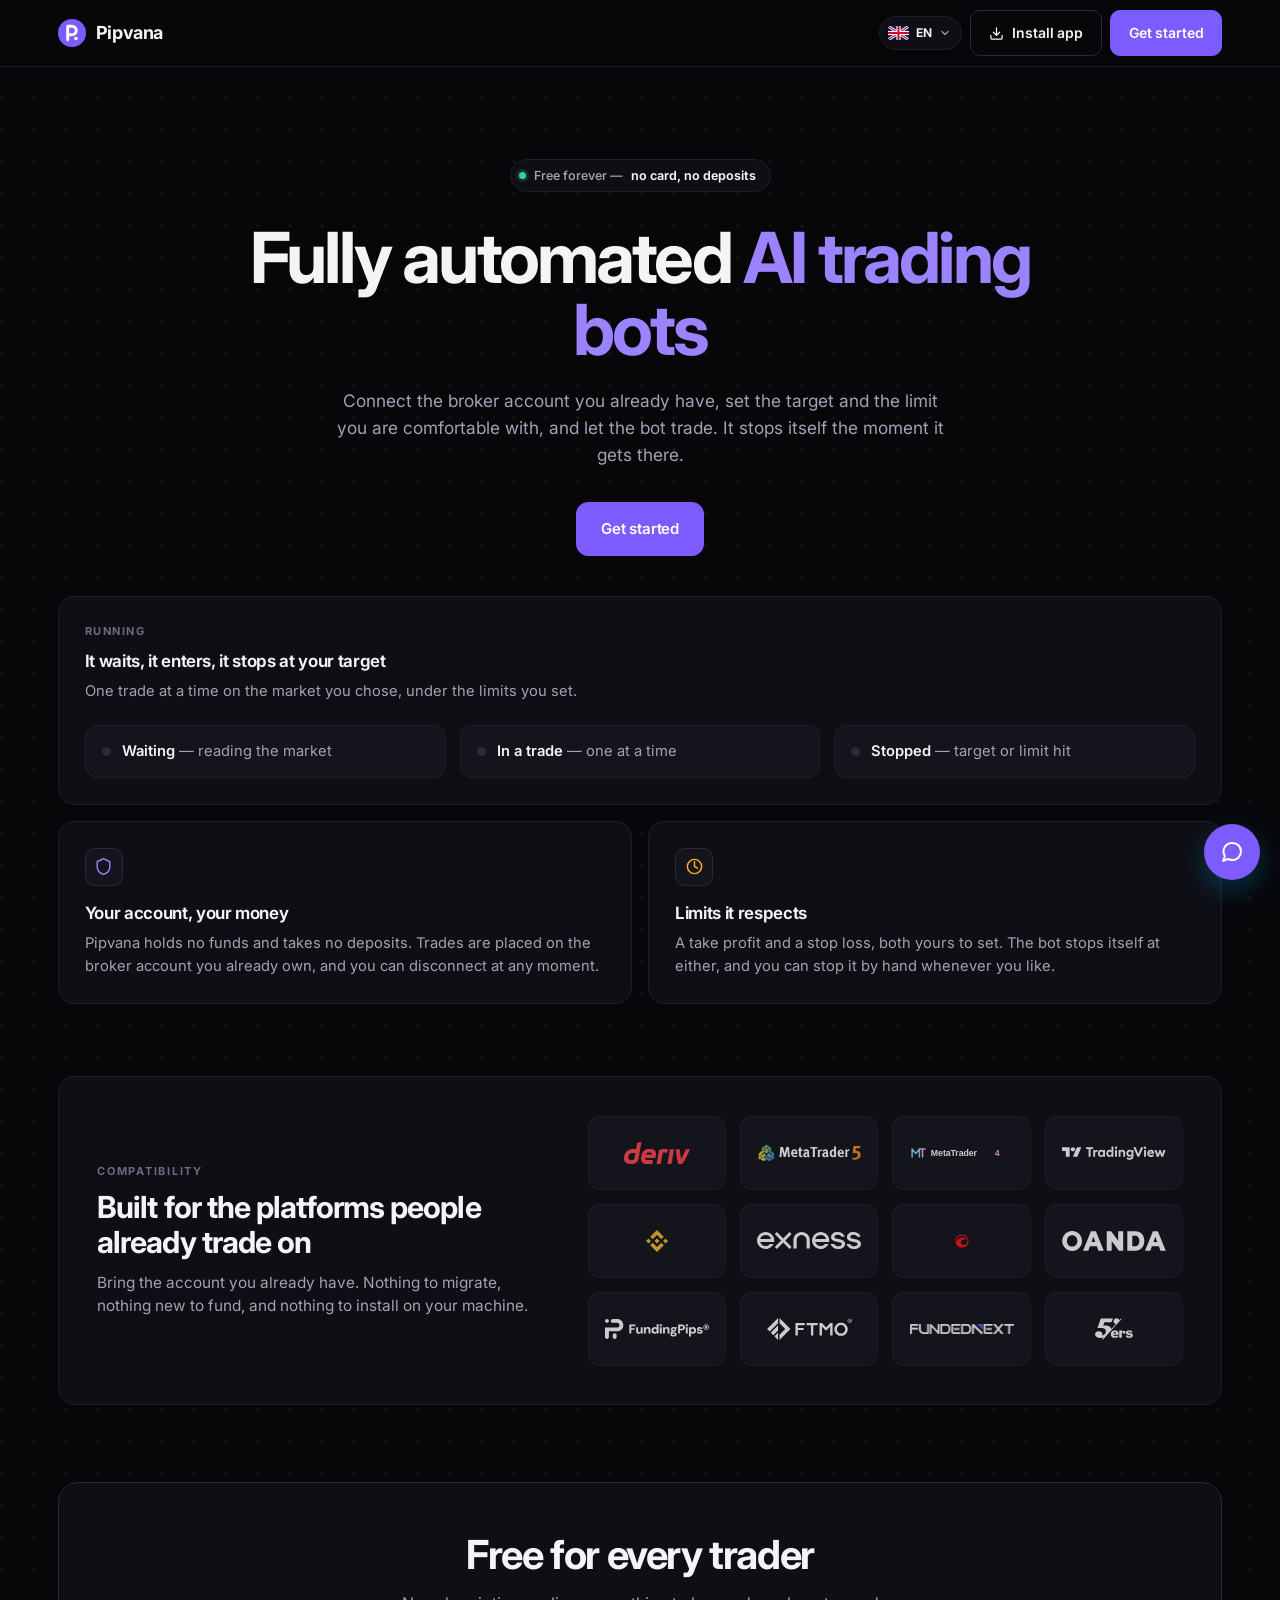
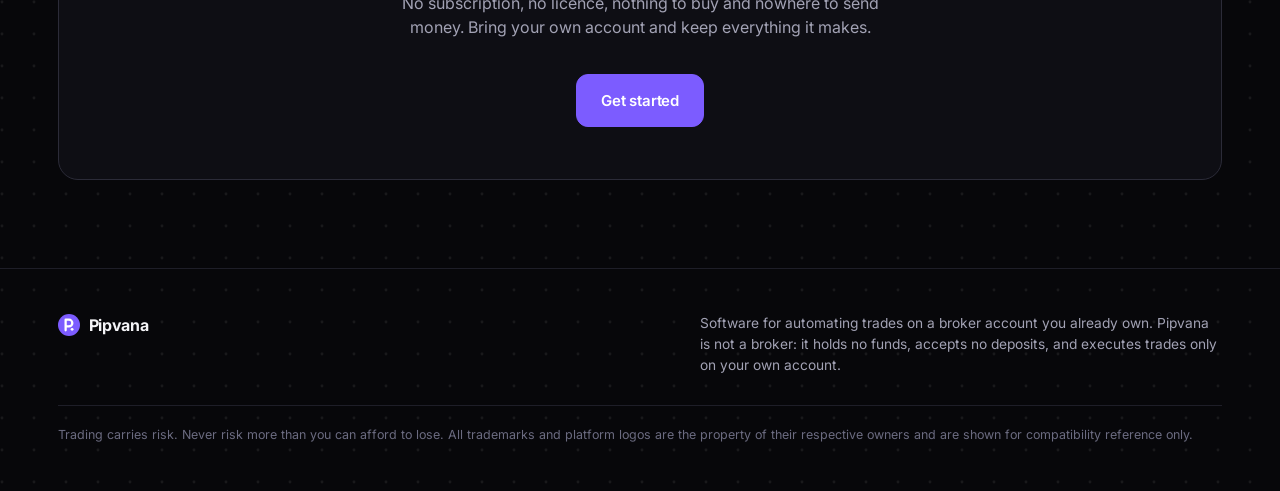
==== commit 5a31b53b: "Short risk line; the simulator only on the phrase and its card only when asked; MT5 logo Owner asked" ====
--- a/index.html
+++ b/index.html
@@ -4,7 +4,8 @@
 <meta charset="utf-8" />
 <meta name="viewport" content="width=device-width, initial-scale=1, viewport-fit=cover" />
 <title>Pipvana | Fully Automated AI Trading Bots</title>
-<meta name="description" content="Pipvana runs fully automated AI trading bots on a broker account you already own. Set a target and a limit, and let it trade. Free, no subscription, no deposits, no code." />
+<meta name="description" content="Pipvana runs fully automated AI trading bots on the broker account you already own. Set a target and a limit and let it trade. Free, no deposits, no code." />
+<meta name="msvalidate.01" content="E8AE70C429AC13C0AF0BF3811D11365C" />
 <meta name="theme-color" content="#07070a" />
 <link rel="canonical" href="https://www.pipvana.com/" />
 <meta name="robots" content="index,follow" />
@@ -173,8 +174,7 @@
         trades only on your own account.</p>
     </div>
     <p class="foot-legal">
-      Trading carries risk. This is an automated tool, not financial advice or a profit
-      guarantee. Never risk more than you can afford to lose. All trademarks and platform
+      Trading carries risk. Never risk more than you can afford to lose. All trademarks and platform
       logos are the property of their respective owners and are shown for compatibility
       reference only.
     </p>
